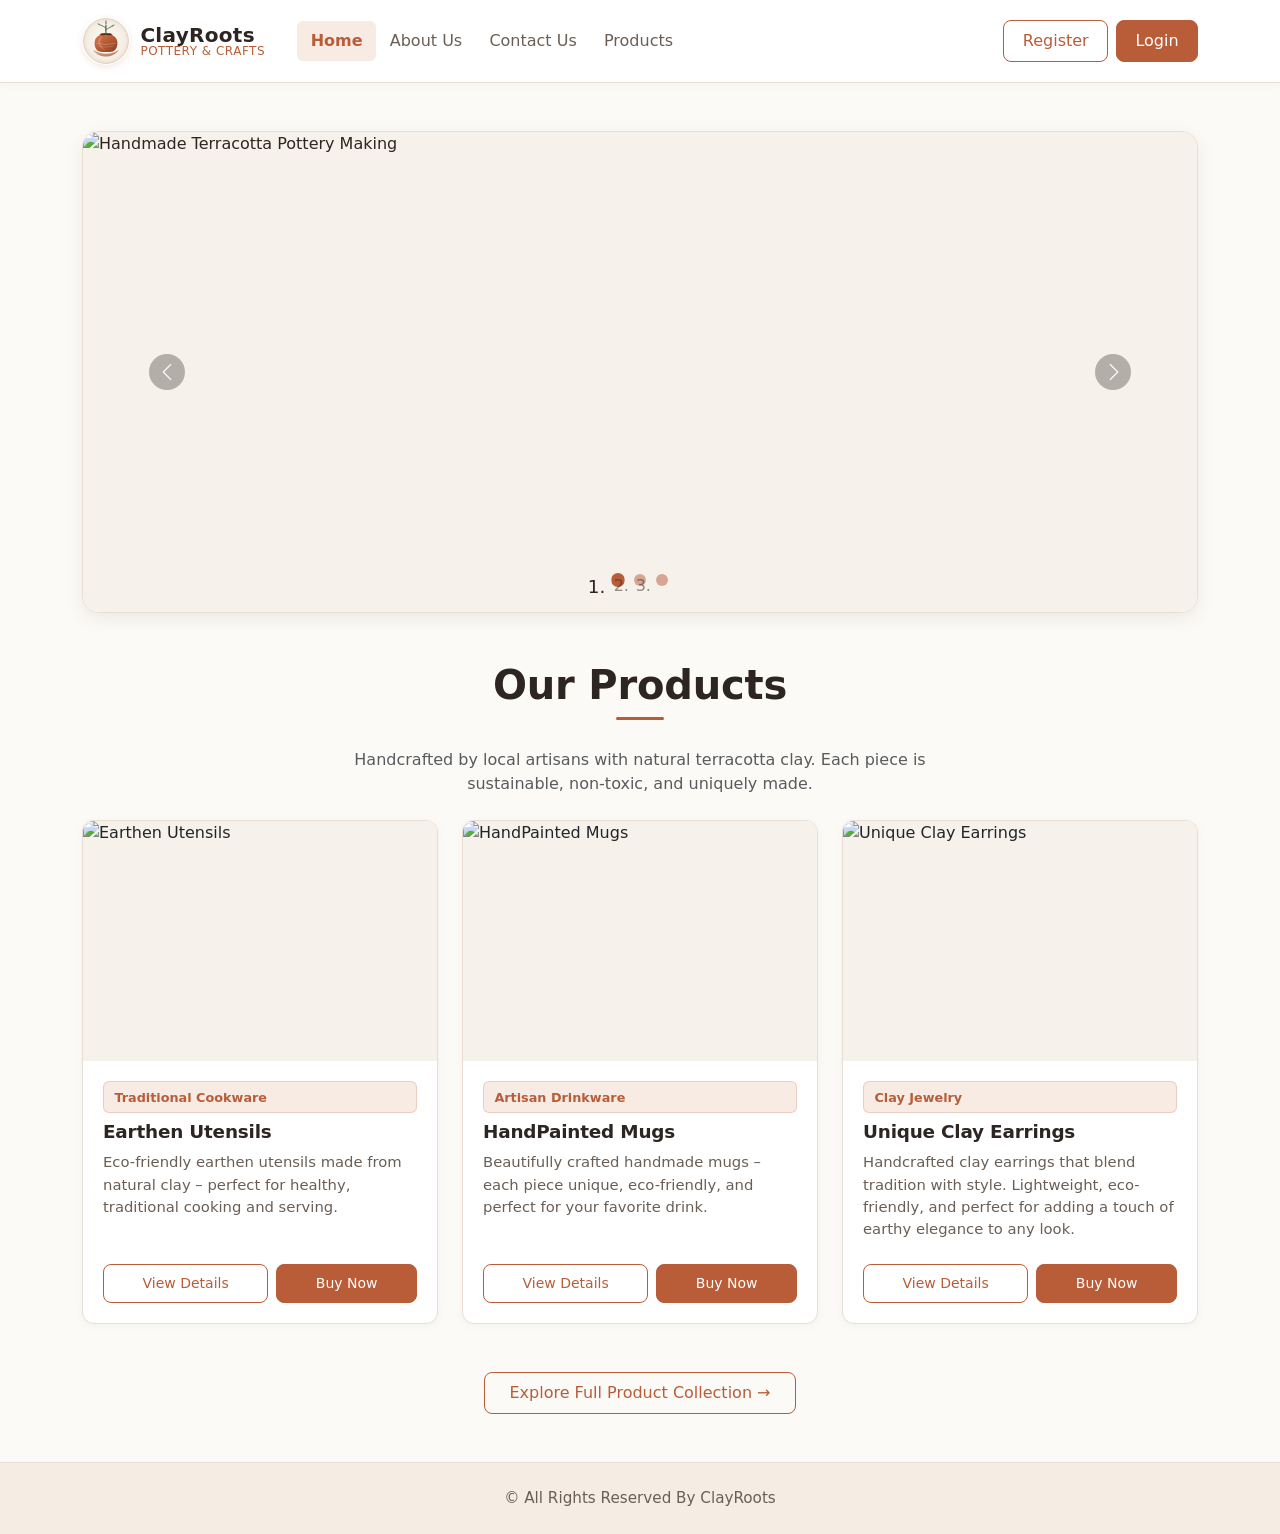
==== index.html @ 5f210302 "feat: enhance ClayRoots UI and product interactions" ====
<!doctype html>
<html lang="en">
    <head>
        <title>ClayRoots — Handcrafted Pottery &amp; Earthenware</title>
        <!-- Required meta tags -->
        <meta charset="utf-8" />
        <meta
            name="viewport"
            content="width=device-width, initial-scale=1, shrink-to-fit=no"
        />

        <!-- Bootstrap CSS v5.3.2 -->
        <link
            href="https://cdn.jsdelivr.net/npm/bootstrap@5.3.2/dist/css/bootstrap.min.css"
            rel="stylesheet"
            integrity="sha384-T3c6CoIi6uLrA9TneNEoa7RxnatzjcDSCmG1MXxSR1GAsXEV/Dwwykc2MPK8M2HN"
            crossorigin="anonymous"
        />
        <!-- ClayRoots Light & Earthy Theme -->
        <link rel="stylesheet" href="css/style.css" />
    </head>

    <body>
        <header>
            <nav class="navbar navbar-expand-lg navbar-clay sticky-top">
                <div class="container">
                    <a class="navbar-brand" href="home.html">
                        <img
                            src="images/clayroots-logo.svg"
                            class="img-fluid rounded-circle"
                            alt="ClayRoots Logo"
                            height="48"
                            width="48"
                        />
                        <div class="d-inline-flex flex-column lh-1">
                            <span class="brand-name">ClayRoots</span>
                            <span class="brand-sub">Pottery &amp; Crafts</span>
                        </div>
                    </a>
                    <button
                        class="navbar-toggler"
                        type="button"
                        data-bs-toggle="collapse"
                        data-bs-target="#collapsibleNavId"
                        aria-controls="collapsibleNavId"
                        aria-expanded="false"
                        aria-label="Toggle navigation"
                    >
                        <span class="navbar-toggler-icon"></span>
                    </button>
                    <div class="collapse navbar-collapse" id="collapsibleNavId">
                        <ul class="navbar-nav me-auto mt-2 mt-lg-0 ms-lg-3">
                            <li class="nav-item">
                                <a class="nav-link active" href="home.html" aria-current="page"
                                    >Home
                                    <span class="visually-hidden">(current)</span></a
                                >
                            </li>
                            <li class="nav-item">
                                <a class="nav-link" href="AboutUs.html">About Us</a>
                            </li>
                            <li class="nav-item">
                                <a class="nav-link" href="ContactUs.html">Contact Us</a>
                            </li>
                            <li class="nav-item">
                                <a class="nav-link" href="Product.html">Products</a>
                            </li>
                        </ul>
                        <div class="d-flex align-items-center gap-2 my-2 my-lg-0">
                            <a
                                class="btn btn-outline-terracotta"
                                href="Register.html"
                                role="button"
                            >
                                Register
                            </a>
                            <a
                                class="btn btn-terracotta"
                                href="login.html"
                                role="button"
                            >
                                Login
                            </a>
                        </div>
                    </div>
                </div>
            </nav>
        </header>

        <main>
            <!-- Hero Carousel -->
            <div class="container my-4 my-md-5">
                <div id="carouselId" class="carousel slide carousel-clay" data-bs-ride="carousel">
                    <ol class="carousel-indicators">
                        <li
                            data-bs-target="#carouselId"
                            data-bs-slide-to="0"
                            class="active"
                            aria-current="true"
                            aria-label="First slide"
                        ></li>
                        <li
                            data-bs-target="#carouselId"
                            data-bs-slide-to="1"
                            aria-label="Second slide"
                        ></li>
                        <li
                            data-bs-target="#carouselId"
                            data-bs-slide-to="2"
                            aria-label="Third slide"
                        ></li>
                    </ol>
                    <div class="carousel-inner" role="listbox">
                        <div class="carousel-item active">
                            <img
                                src="https://cdn.shopify.com/s/files/1/0010/2789/9510/files/making_of_terracota_clay_pot_600x600.jpg?v=1627423577"
                                class="w-100 d-block"
                                alt="Handmade Terracotta Pottery Making"
                            />
                        </div>
                        <div class="carousel-item">
                            <img
                                src="https://static.platform.michaels.com/2c-prd/208418863656288.jpeg?fit=inside|1080:1080"
                                class="w-100 d-block"
                                alt="Artisanal Clay Pottery"
                            />
                        </div>
                        <div class="carousel-item">
                            <img
                                src="https://m.media-amazon.com/images/I/71+RHOMfJoS.jpg"
                                class="w-100 d-block"
                                alt="Traditional Handcrafted Clay Decor"
                            />
                        </div>
                    </div>
                    <button
                        class="carousel-control-prev"
                        type="button"
                        data-bs-target="#carouselId"
                        data-bs-slide="prev"
                    >
                        <span class="carousel-control-prev-icon" aria-hidden="true"></span>
                        <span class="visually-hidden">Previous</span>
                    </button>
                    <button
                        class="carousel-control-next"
                        type="button"
                        data-bs-target="#carouselId"
                        data-bs-slide="next"
                    >
                        <span class="carousel-control-next-icon" aria-hidden="true"></span>
                        <span class="visually-hidden">Next</span>
                    </button>
                </div>
            </div>

            <!-- Featured Products Collection -->
            <div class="container my-5 text-center">
                <h1 class="section-title">Our Products</h1>
                <p class="text-muted mx-auto mb-4" style="max-width: 600px;">
                    Handcrafted by local artisans with natural terracotta clay. Each piece is sustainable, non-toxic, and uniquely made.
                </p>
                <div class="row justify-content-center g-4 text-start">
                    <!-- Product 1 -->
                    <div class="col-12 col-md-6 col-lg-4">
                        <div class="card clay-card h-100" data-product-id="home-1">
                            <div class="clay-card-img-wrapper p-0">
                                <img
                                    class="clay-card-img-top"
                                    src="https://cdn.shopify.com/s/files/1/0594/7251/1153/files/Clay_Utensils_480x480.jpg?v=1646297762"
                                    alt="Earthen Utensils"
                                />
                            </div>
                            <div class="card-body">
                                <span class="badge-terracotta mb-2">Traditional Cookware</span>
                                <h4 class="card-title">Earthen Utensils</h4>
                                <p class="card-text">
                                    Eco-friendly earthen utensils made from natural clay – perfect for healthy, traditional cooking and serving.
                                </p>
                                <div class="d-flex gap-2 mt-auto pt-2">
                                    <button
                                        type="button"
                                        class="btn btn-outline-terracotta btn-sm flex-grow-1 btn-show-details"
                                        data-product-id="home-1"
                                    >
                                        View Details
                                    </button>
                                    <button
                                        type="button"
                                        class="btn btn-terracotta btn-sm flex-grow-1 btn-buy-now"
                                        data-product-id="home-1"
                                    >
                                        Buy Now
                                    </button>
                                </div>
                            </div>
                        </div>
                    </div>

                    <!-- Product 2 -->
                    <div class="col-12 col-md-6 col-lg-4">
                        <div class="card clay-card h-100" data-product-id="home-2">
                            <div class="clay-card-img-wrapper p-0">
                                <img
                                    class="clay-card-img-top"
                                    src="https://www.zwende.com/cdn/shop/products/Happy_Earth_Studio_Homeware_Mugs_Dialogue_Sets_Set_of_2_Src_1_PDP.jpg?v=1656057031&width=1080"
                                    alt="HandPainted Mugs"
                                />
                            </div>
                            <div class="card-body">
                                <span class="badge-terracotta mb-2">Artisan Drinkware</span>
                                <h4 class="card-title">HandPainted Mugs</h4>
                                <p class="card-text">
                                    Beautifully crafted handmade mugs – each piece unique, eco-friendly, and perfect for your favorite drink.
                                </p>
                                <div class="d-flex gap-2 mt-auto pt-2">
                                    <button
                                        type="button"
                                        class="btn btn-outline-terracotta btn-sm flex-grow-1 btn-show-details"
                                        data-product-id="home-2"
                                    >
                                        View Details
                                    </button>
                                    <button
                                        type="button"
                                        class="btn btn-terracotta btn-sm flex-grow-1 btn-buy-now"
                                        data-product-id="home-2"
                                    >
                                        Buy Now
                                    </button>
                                </div>
                            </div>
                        </div>
                    </div>

                    <!-- Product 3 -->
                    <div class="col-12 col-md-6 col-lg-4">
                        <div class="card clay-card h-100" data-product-id="home-3">
                            <div class="clay-card-img-wrapper p-0">
                                <img
                                    class="clay-card-img-top"
                                    src="https://m.media-amazon.com/images/I/718I5QKm0ZL._AC_UY1100_.jpg"
                                    alt="Unique Clay Earrings"
                                />
                            </div>
                            <div class="card-body">
                                <span class="badge-terracotta mb-2">Clay Jewelry</span>
                                <h4 class="card-title">Unique Clay Earrings</h4>
                                <p class="card-text">
                                    Handcrafted clay earrings that blend tradition with style. Lightweight, eco-friendly, and perfect for adding a touch of earthy elegance to any look.
                                </p>
                                <div class="d-flex gap-2 mt-auto pt-2">
                                    <button
                                        type="button"
                                        class="btn btn-outline-terracotta btn-sm flex-grow-1 btn-show-details"
                                        data-product-id="home-3"
                                    >
                                        View Details
                                    </button>
                                    <button
                                        type="button"
                                        class="btn btn-terracotta btn-sm flex-grow-1 btn-buy-now"
                                        data-product-id="home-3"
                                    >
                                        Buy Now
                                    </button>
                                </div>
                            </div>
                        </div>
                    </div>
                </div>

                <!-- Link to Product collection -->
                <div class="mt-5">
                    <a href="Product.html" class="btn btn-outline-terracotta px-4 py-2">
                        Explore Full Product Collection &rarr;
                    </a>
                </div>
            </div>
        </main>

        <!-- Product Details Modal -->
        <div
            class="modal fade clay-modal"
            id="productDetailModal"
            tabindex="-1"
            aria-labelledby="productDetailModalLabel"
            aria-hidden="true"
        >
            <div class="modal-dialog modal-dialog-centered modal-lg">
                <div class="modal-content">
                    <div class="modal-header">
                        <h5 class="modal-title" id="productDetailModalLabel">Product Information</h5>
                        <button
                            type="button"
                            class="btn-close"
                            data-bs-dismiss="modal"
                            aria-label="Close"
                        ></button>
                    </div>
                    <div class="modal-body">
                        <div class="row align-items-center g-4">
                            <div class="col-12 col-md-6 text-center">
                                <img
                                    id="modalProductImage"
                                    src=""
                                    class="clay-modal-img"
                                    alt="Selected Product"
                                />
                            </div>
                            <div class="col-12 col-md-6 text-start">
                                <span class="badge-terracotta mb-2" id="modalProductCategory">Pottery</span>
                                <h3 id="modalProductName" class="mb-2">Product Name</h3>
                                <p id="modalProductDescription" class="mb-3">Product Description</p>
                                
                                <div id="modalProductMeta" class="mb-4">
                                    <!-- Populated by JavaScript -->
                                </div>

                                <div class="d-flex flex-wrap gap-2">
                                    <button
                                        type="button"
                                        class="btn btn-terracotta"
                                        id="modalOrderBtn"
                                    >
                                        Order Now
                                    </button>
                                    <button
                                        type="button"
                                        class="btn btn-outline-secondary"
                                        data-bs-dismiss="modal"
                                    >
                                        Close
                                    </button>
                                </div>

                                <!-- Demonstration notice -->
                                <div
                                    id="orderConfirmationNotice"
                                    class="alert alert-success mt-3 py-2 small d-none"
                                    role="alert"
                                >
                                    Thank you for your interest in our handcrafted pottery! This is a frontend demonstration. For custom orders, call us at <strong>9152054254</strong> or submit a query on our <a href="ContactUs.html" class="alert-link">Contact page</a>.
                                </div>
                            </div>
                        </div>
                    </div>
                </div>
            </div>
        </div>

        <footer class="footer-clay text-center py-4">
            <div class="container">
                &copy; All Rights Reserved By ClayRoots
            </div>
        </footer>

        <!-- Bootstrap JavaScript Libraries -->
        <script
            src="https://cdn.jsdelivr.net/npm/@popperjs/core@2.11.8/dist/umd/popper.min.js"
            integrity="sha384-I7E8VVD/ismYTF4hNIPjVp/Zjvgyol6VFvRkX/vR+Vc4jQkC+hVqc2pM8ODewa9r"
            crossorigin="anonymous"
        ></script>
        <script
            src="https://cdn.jsdelivr.net/npm/bootstrap@5.3.2/dist/js/bootstrap.min.js"
            integrity="sha384-BBtl+eGJRgqQAUMxJ7pMwbEyER4l1g+O15P+16Ep7Q9Q+zqX6gSbd85u4mG4QzX+"
            crossorigin="anonymous"
        ></script>
        <!-- ClayRoots Main JS -->
        <script src="js/main.js"></script>
    </body>
</html>
---- css/style.css ----
/* ClayRoots - White & Light Theme with Subtle Terracotta / Earthy Accents */

:root {
  --cr-primary: #b85d38;             /* Rich Terracotta */
  --cr-primary-hover: #984826;       /* Deep Terracotta */
  --cr-primary-light: #f7ebe4;       /* Terracotta Tint */
  --cr-accent: #d97a52;              /* Warm Clay */
  --cr-bg: #fcfaf7;                  /* Warm Soft White / Ivory */
  --cr-surface: #ffffff;             /* Pure White Surface */
  --cr-surface-warm: #f6f1ea;        /* Light Beige / Warm Sand */
  --cr-text-main: #2d2522;           /* Deep Earthy Charcoal-Brown (WCAG AAA) */
  --cr-text-muted: #6b5e55;          /* Muted Clay Stone */
  --cr-border: #e8ded4;              /* Soft Warm Border */
  --cr-border-subtle: #f0e8de;       /* Very Subtle Border */
  --cr-shadow-sm: 0 2px 8px rgba(60, 40, 25, 0.04);
  --cr-shadow-md: 0 6px 18px rgba(60, 40, 25, 0.08);
  --cr-shadow-lg: 0 12px 28px rgba(60, 40, 25, 0.12);
}

/* Global Reset & Typography */
body {
  background-color: var(--cr-bg);
  color: var(--cr-text-main);
  font-family: system-ui, -apple-system, "Segoe UI", Roboto, "Helvetica Neue", Arial, sans-serif;
  min-height: 100vh;
  display: flex;
  flex-direction: column;
}

main {
  flex: 1 0 auto;
}

h1, h2, h3, h4, h5, h6 {
  color: var(--cr-text-main);
  font-weight: 600;
  letter-spacing: -0.2px;
}

p {
  color: var(--cr-text-muted);
}

/* Navbar */
.navbar-clay {
  background-color: var(--cr-surface) !important;
  border-bottom: 1px solid var(--cr-border);
  box-shadow: var(--cr-shadow-sm);
  padding: 0.75rem 0;
  transition: background-color 0.25s ease, box-shadow 0.25s ease;
}

.navbar-clay .navbar-brand {
  display: inline-flex;
  align-items: center;
  gap: 0.65rem;
  color: var(--cr-text-main) !important;
  font-weight: 700;
  font-size: 1.25rem;
  text-decoration: none;
  transition: transform 0.2s ease, opacity 0.2s ease;
}

.navbar-clay .navbar-brand:hover {
  opacity: 0.9;
  transform: translateY(-1px);
}

.navbar-clay .navbar-brand img {
  border-radius: 50%;
  object-fit: cover;
  box-shadow: 0 2px 6px rgba(184, 93, 56, 0.15);
}

.navbar-clay .brand-name {
  color: var(--cr-text-main);
  font-weight: 700;
  letter-spacing: 0.3px;
}

.navbar-clay .brand-sub {
  color: var(--cr-primary);
  font-size: 0.75rem;
  font-weight: 500;
  letter-spacing: 0.5px;
  text-transform: uppercase;
}

.navbar-clay .nav-link {
  color: var(--cr-text-muted) !important;
  font-weight: 500;
  padding: 0.5rem 0.85rem !important;
  border-radius: 6px;
  transition: color 0.2s ease, background-color 0.2s ease;
}

.navbar-clay .nav-link:hover {
  color: var(--cr-primary) !important;
  background-color: var(--cr-primary-light);
}

.navbar-clay .nav-link.active {
  color: var(--cr-primary) !important;
  background-color: var(--cr-primary-light);
  font-weight: 600;
}

.navbar-clay .navbar-toggler {
  border: 1px solid var(--cr-border);
  color: var(--cr-text-main);
  padding: 0.4rem 0.6rem;
}

.navbar-clay .navbar-toggler:focus {
  box-shadow: 0 0 0 3px rgba(184, 93, 56, 0.25);
}

/* ClayRoots Buttons */
.btn-terracotta {
  background-color: var(--cr-primary);
  border-color: var(--cr-primary);
  color: #ffffff !important;
  font-weight: 500;
  border-radius: 8px;
  padding: 0.5rem 1.15rem;
  transition: background-color 0.2s ease, border-color 0.2s ease, transform 0.15s ease, box-shadow 0.2s ease;
}

.btn-terracotta:hover, 
.btn-terracotta:focus {
  background-color: var(--cr-primary-hover);
  border-color: var(--cr-primary-hover);
  color: #ffffff !important;
  transform: translateY(-1px);
  box-shadow: 0 4px 10px rgba(184, 93, 56, 0.25);
}

.btn-outline-terracotta {
  background-color: transparent;
  border: 1.5px solid var(--cr-primary);
  color: var(--cr-primary) !important;
  font-weight: 500;
  border-radius: 8px;
  padding: 0.5rem 1.15rem;
  transition: background-color 0.2s ease, color 0.2s ease, transform 0.15s ease, box-shadow 0.2s ease;
}

.btn-outline-terracotta:hover,
.btn-outline-terracotta:focus {
  background-color: var(--cr-primary);
  border-color: var(--cr-primary);
  color: #ffffff !important;
  transform: translateY(-1px);
  box-shadow: 0 4px 10px rgba(184, 93, 56, 0.2);
}

/* Hero Carousel */
.carousel-clay {
  border-radius: 16px;
  overflow: hidden;
  box-shadow: var(--cr-shadow-md);
  border: 1px solid var(--cr-border);
  background-color: var(--cr-surface);
}

.carousel-clay .carousel-item img {
  height: 480px;
  object-fit: cover;
  background-color: var(--cr-surface-warm);
}

.carousel-clay .carousel-indicators [data-bs-target] {
  background-color: var(--cr-primary);
  width: 12px;
  height: 12px;
  border-radius: 50%;
  margin: 0 5px;
  opacity: 0.5;
  transition: opacity 0.2s ease, transform 0.2s ease;
}

.carousel-clay .carousel-indicators .active {
  opacity: 1;
  transform: scale(1.15);
}

.carousel-clay .carousel-control-prev-icon,
.carousel-clay .carousel-control-next-icon {
  background-color: rgba(45, 37, 34, 0.65);
  border-radius: 50%;
  padding: 18px;
  background-size: 55%;
}

/* Product Cards */
.clay-card {
  background-color: var(--cr-surface);
  border: 1px solid var(--cr-border);
  border-radius: 12px;
  overflow: hidden;
  box-shadow: var(--cr-shadow-sm);
  transition: transform 0.25s cubic-bezier(0.16, 1, 0.3, 1),
              box-shadow 0.25s cubic-bezier(0.16, 1, 0.3, 1),
              border-color 0.25s ease;
  cursor: pointer;
  display: flex;
  flex-direction: column;
}

.clay-card:hover {
  transform: translateY(-4px);
  box-shadow: var(--cr-shadow-md);
  border-color: #d8c3b0;
}

.clay-card-img-wrapper {
  position: relative;
  overflow: hidden;
  background-color: var(--cr-surface-warm);
  display: flex;
  align-items: center;
  justify-content: center;
  padding: 1rem;
}

.clay-card-img-wrapper img {
  transition: transform 0.3s cubic-bezier(0.16, 1, 0.3, 1);
  object-fit: cover;
  width: 100%;
}

.clay-card:hover .clay-card-img-wrapper img {
  transform: scale(1.03);
}

/* Home products card image */
.clay-card-img-top {
  height: 240px;
  width: 100%;
  object-fit: cover;
}

/* Product page circular/portrait preview */
.clay-card-img-round {
  width: 190px;
  height: 190px;
  border-radius: 50%;
  object-fit: cover;
  border: 4px solid var(--cr-surface);
  box-shadow: 0 4px 12px rgba(60, 40, 25, 0.1);
  transition: transform 0.3s cubic-bezier(0.16, 1, 0.3, 1);
}

.clay-card:hover .clay-card-img-round {
  transform: scale(1.04);
}

.clay-card .card-body {
  padding: 1.25rem;
  display: flex;
  flex-direction: column;
  flex: 1 1 auto;
}

.clay-card .card-title {
  color: var(--cr-text-main);
  font-size: 1.15rem;
  font-weight: 600;
  margin-bottom: 0.5rem;
}

.clay-card .card-text {
  color: var(--cr-text-muted);
  font-size: 0.925rem;
  line-height: 1.5;
  margin-bottom: 1rem;
  flex-grow: 1;
}

/* Section Header Decor */
.section-title {
  color: var(--cr-text-main);
  font-weight: 700;
  position: relative;
  display: inline-block;
  margin-bottom: 1.75rem;
}

.section-title::after {
  content: "";
  display: block;
  width: 48px;
  height: 3px;
  background-color: var(--cr-primary);
  margin: 0.5rem auto 0;
  border-radius: 2px;
}

/* Product Details Modal */
.clay-modal .modal-content {
  background-color: var(--cr-surface);
  border: 1px solid var(--cr-border);
  border-radius: 14px;
  box-shadow: var(--cr-shadow-lg);
  color: var(--cr-text-main);
}

.clay-modal .modal-header {
  border-bottom: 1px solid var(--cr-border-subtle);
  background-color: var(--cr-surface-warm);
  border-top-left-radius: 14px;
  border-top-right-radius: 14px;
  padding: 1rem 1.5rem;
}

.clay-modal .modal-title {
  color: var(--cr-text-main);
  font-weight: 600;
  font-size: 1.2rem;
}

.clay-modal .modal-body {
  padding: 1.75rem;
}

.clay-modal-img {
  max-height: 340px;
  width: 100%;
  object-fit: cover;
  border-radius: 10px;
  border: 1px solid var(--cr-border);
  box-shadow: var(--cr-shadow-sm);
  background-color: var(--cr-surface-warm);
}

.badge-terracotta {
  background-color: var(--cr-primary-light);
  color: var(--cr-primary);
  font-weight: 600;
  font-size: 0.8rem;
  padding: 0.35rem 0.65rem;
  border-radius: 6px;
  border: 1px solid rgba(184, 93, 56, 0.2);
  display: inline-block;
}

/* Forms & Auth Containers */
.clay-auth-card {
  background-color: var(--cr-surface);
  border: 1px solid var(--cr-border);
  border-radius: 14px;
  box-shadow: var(--cr-shadow-md);
  padding: 2.25rem;
}

.form-floating > .form-control {
  border: 1px solid var(--cr-border);
  border-radius: 8px;
  color: var(--cr-text-main);
  background-color: var(--cr-surface);
}

.form-floating > .form-control:focus {
  border-color: var(--cr-primary);
  box-shadow: 0 0 0 3px rgba(184, 93, 56, 0.2);
}

.form-floating > label {
  color: var(--cr-text-muted);
}

/* Tables (Contact page) */
.clay-table {
  background-color: var(--cr-surface);
  border: 1px solid var(--cr-border);
  border-radius: 10px;
  overflow: hidden;
  box-shadow: var(--cr-shadow-sm);
}

.clay-table thead th {
  background-color: var(--cr-surface-warm);
  color: var(--cr-text-main);
  font-weight: 600;
  border-bottom: 2px solid var(--cr-border);
  padding: 0.85rem 1rem;
}

.clay-table tbody td {
  padding: 0.85rem 1rem;
  color: var(--cr-text-main);
  border-bottom: 1px solid var(--cr-border-subtle);
  vertical-align: middle;
}

.clay-table tbody tr:nth-of-type(odd) {
  background-color: rgba(246, 241, 234, 0.35);
}

/* About Us Story Card */
.clay-story-card {
  background-color: var(--cr-surface);
  border: 1px solid var(--cr-border);
  border-radius: 12px;
  padding: 1.75rem;
  box-shadow: var(--cr-shadow-sm);
}

.clay-story-img {
  border-radius: 10px;
  border: 1px solid var(--cr-border);
  box-shadow: var(--cr-shadow-sm);
  width: 100%;
  max-height: 280px;
  object-fit: cover;
}

.clay-video-wrapper {
  background-color: var(--cr-surface);
  border: 1px solid var(--cr-border);
  border-radius: 14px;
  padding: 1.25rem;
  box-shadow: var(--cr-shadow-md);
  display: inline-block;
  max-width: 100%;
}

.clay-video-wrapper iframe {
  border-radius: 8px;
  max-width: 100%;
}

.map-wrapper {
  background-color: var(--cr-surface);
  border: 1px solid var(--cr-border);
  border-radius: 12px;
  padding: 0.75rem;
  box-shadow: var(--cr-shadow-sm);
}

.map-wrapper iframe {
  border-radius: 8px;
  width: 100%;
  max-width: 100%;
}

/* Footer */
.footer-clay {
  background-color: #f5ede4 !important;
  color: var(--cr-text-muted) !important;
  border-top: 1px solid var(--cr-border);
  padding: 1.75rem 0;
  font-size: 0.95rem;
  margin-top: auto;
}

.footer-clay a {
  color: var(--cr-primary);
  text-decoration: none;
}

.footer-clay a:hover {
  text-decoration: underline;
}

/* Responsive Grid Helper */
.product-grid {
  display: grid;
  grid-template-columns: repeat(auto-fill, minmax(260px, 1fr));
  gap: 1.5rem;
}

/* Subtle Transitions */
.fade-in {
  animation: fadeIn 0.3s ease-in-out;
}

@keyframes fadeIn {
  from {
    opacity: 0;
    transform: translateY(6px);
  }
  to {
    opacity: 1;
    transform: translateY(0);
  }
}

/* Reduced Motion Settings (WCAG Compliance) */
@media (prefers-reduced-motion: reduce) {
  *, *::before, *::after {
    animation-duration: 0.001ms !important;
    animation-iteration-count: 1 !important;
    transition-duration: 0.001ms !important;
    scroll-behavior: auto !important;
  }
  .clay-card:hover {
    transform: none !important;
  }
  .clay-card:hover .clay-card-img-round {
    transform: none !important;
  }
  .clay-card:hover .clay-card-img-wrapper img {
    transform: none !important;
  }
  .btn-terracotta:hover,
  .btn-outline-terracotta:hover {
    transform: none !important;
  }
  .navbar-clay .navbar-brand:hover {
    transform: none !important;
  }
}
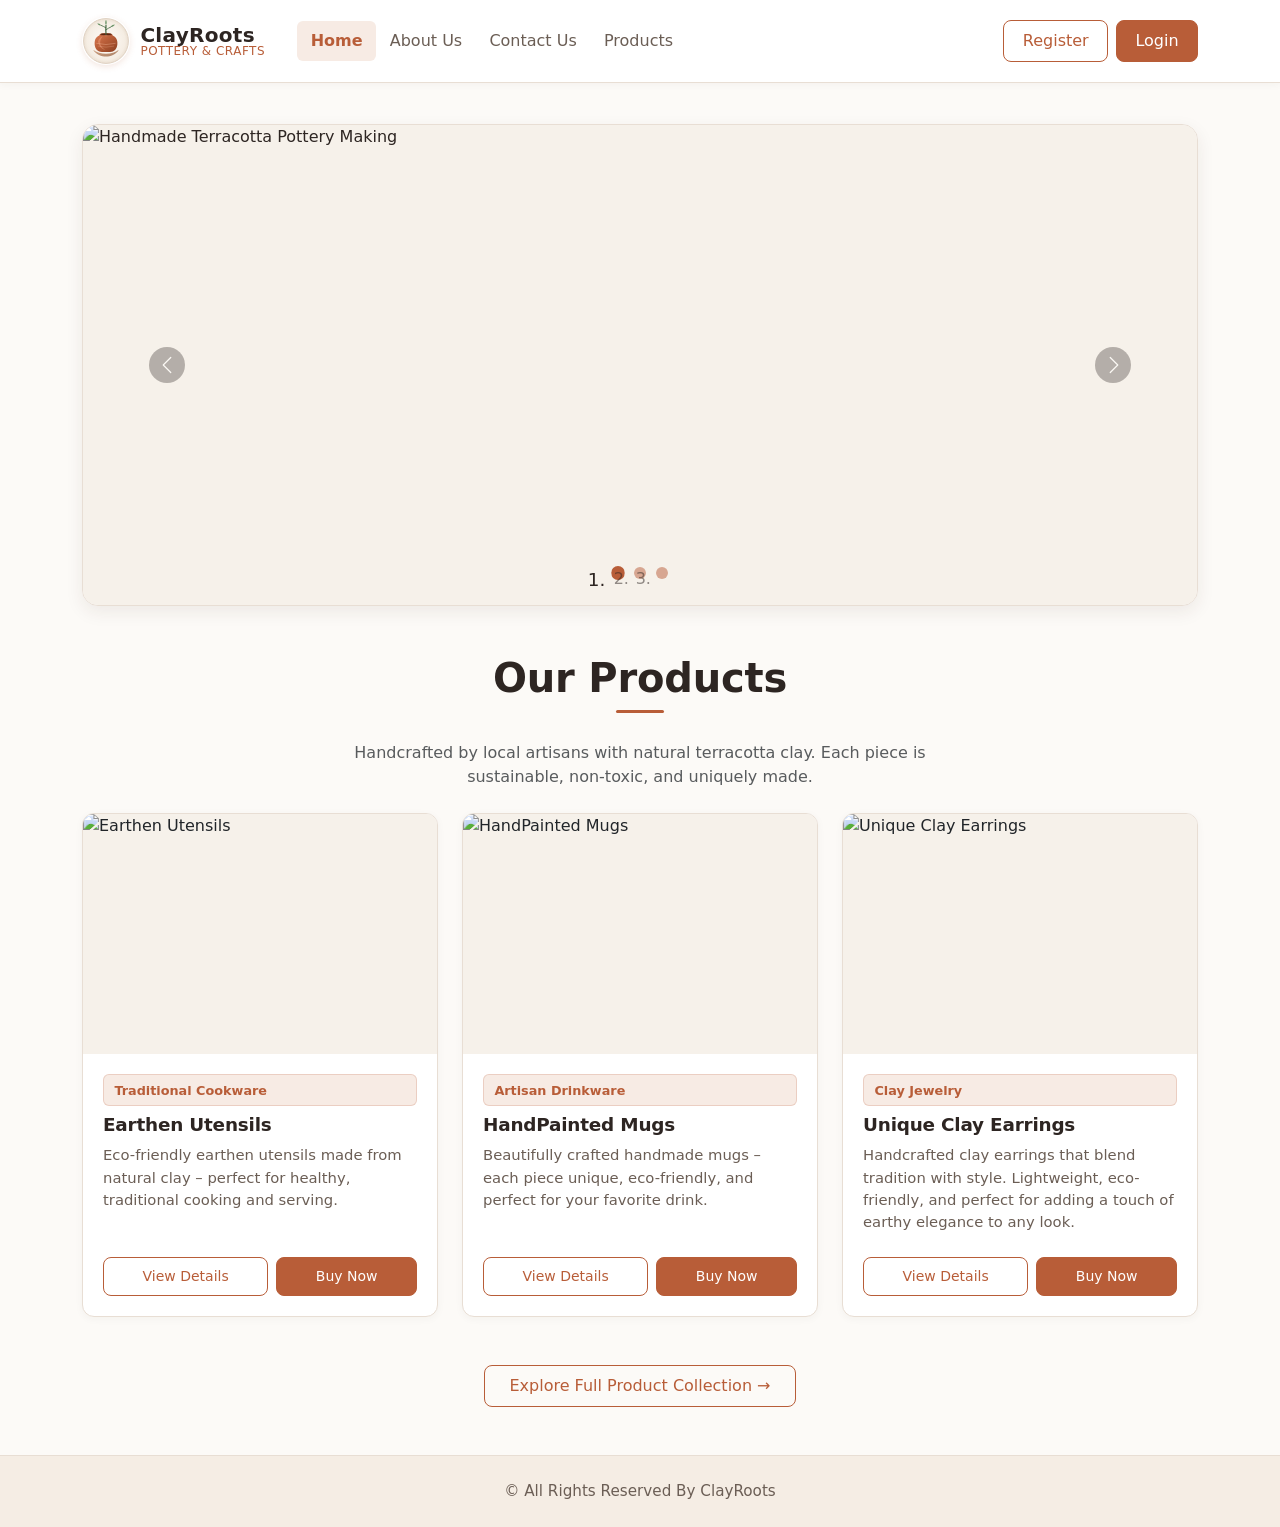
==== commit fff9c3e4: "fix: keep navbar fixed across all pages" ====
--- a/index.html
+++ b/index.html
@@ -22,7 +22,7 @@
 
     <body>
         <header>
-            <nav class="navbar navbar-expand-lg navbar-clay sticky-top">
+            <nav class="navbar navbar-expand-lg navbar-clay fixed-top">
                 <div class="container">
                     <a class="navbar-brand" href="home.html">
                         <img
--- a/css/style.css
+++ b/css/style.css
@@ -15,10 +15,17 @@
   --cr-shadow-sm: 0 2px 8px rgba(60, 40, 25, 0.04);
   --cr-shadow-md: 0 6px 18px rgba(60, 40, 25, 0.08);
   --cr-shadow-lg: 0 12px 28px rgba(60, 40, 25, 0.12);
+  --cr-navbar-height: 76px;          /* Height for fixed navbar compensation */
+}
+
+/* Scroll padding to prevent fixed navbar from obscuring anchors */
+html {
+  scroll-padding-top: var(--cr-navbar-height);
 }
 
 /* Global Reset & Typography */
 body {
+  padding-top: var(--cr-navbar-height); /* Offset for fixed-top navbar */
   background-color: var(--cr-bg);
   color: var(--cr-text-main);
   font-family: system-ui, -apple-system, "Segoe UI", Roboto, "Helvetica Neue", Arial, sans-serif;
@@ -115,6 +122,17 @@
   box-shadow: 0 0 0 3px rgba(184, 93, 56, 0.25);
 }
 
+@media (max-width: 991.98px) {
+  .navbar-clay .navbar-collapse {
+    max-height: calc(100vh - var(--cr-navbar-height));
+    overflow-y: auto;
+    background-color: var(--cr-surface);
+    padding: 0.85rem 0.5rem;
+    border-top: 1px solid var(--cr-border-subtle);
+    margin-top: 0.5rem;
+  }
+}
+
 /* ClayRoots Buttons */
 .btn-terracotta {
   background-color: var(--cr-primary);
